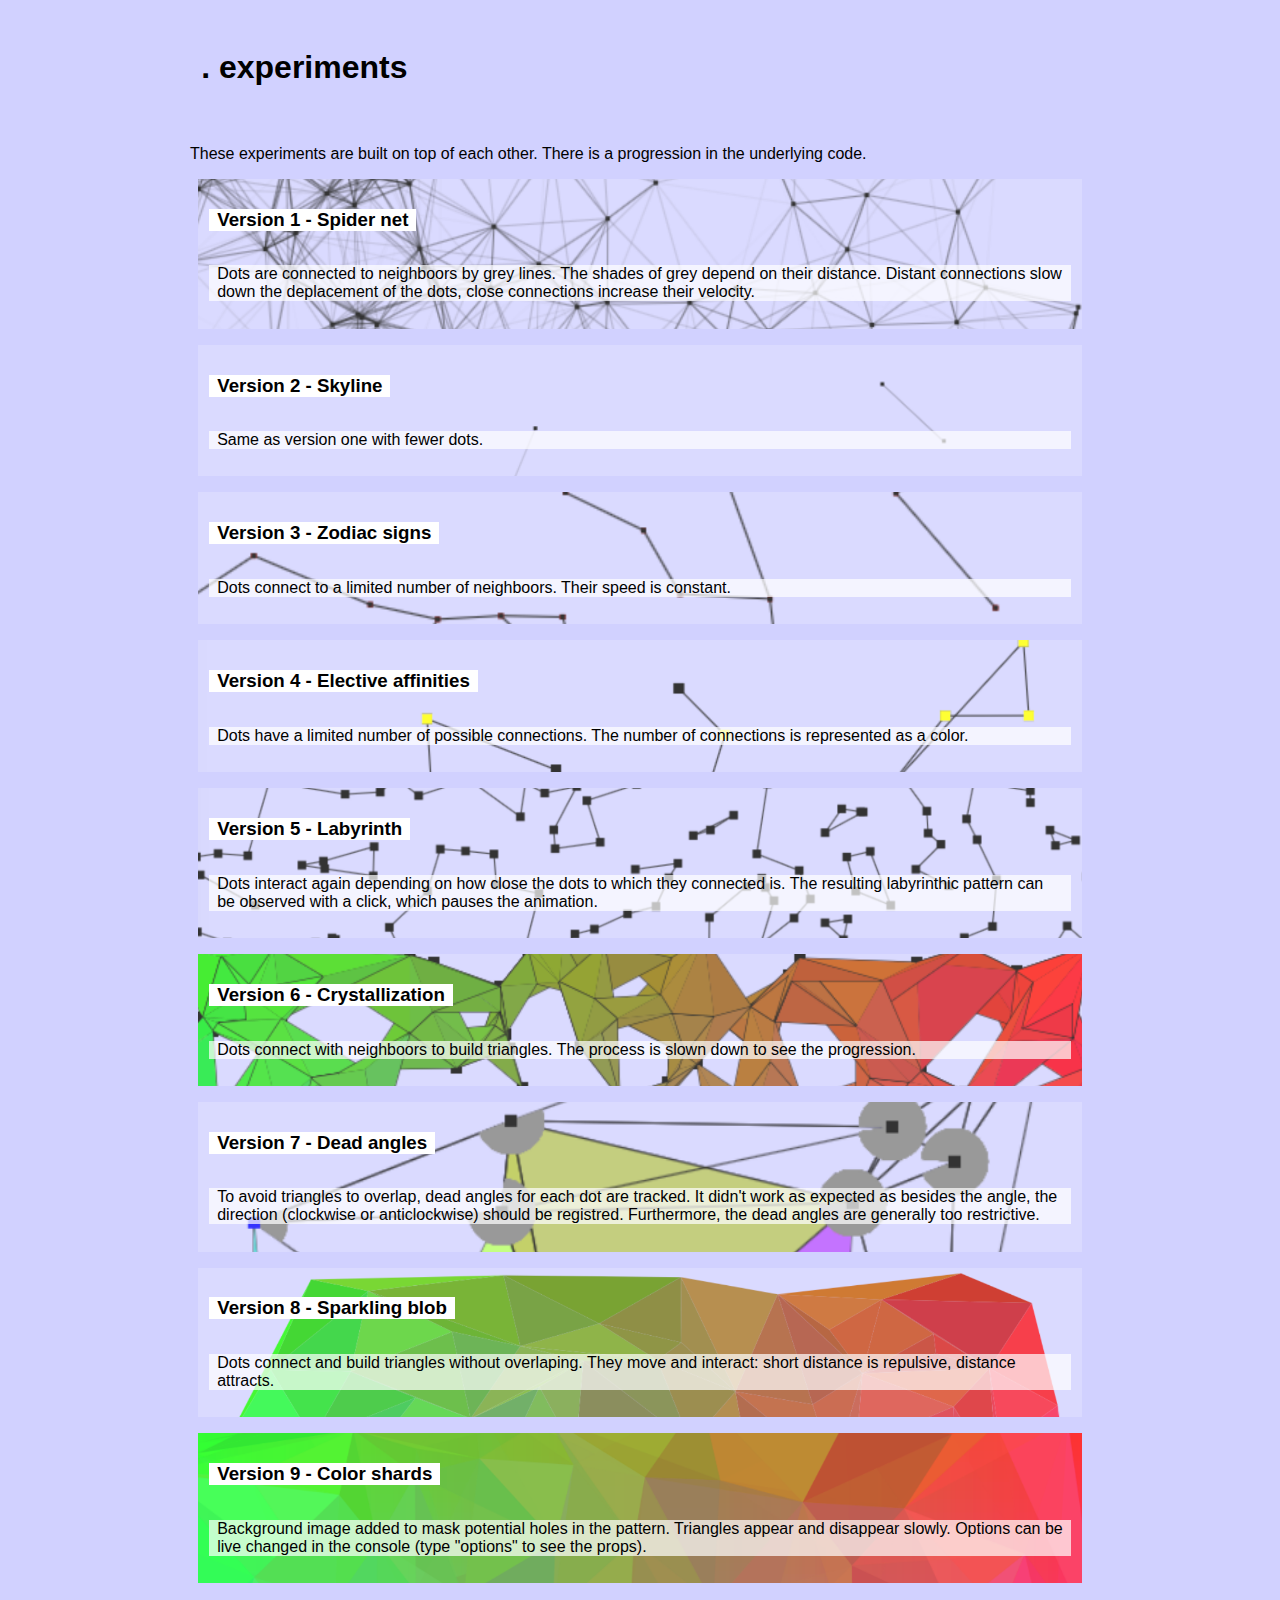
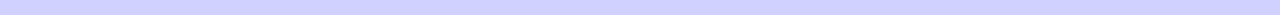
==== index.html @ 0c0b3ae9 "initial commit" ====
<!DOCTYPE html>
<html>
  <head>
    <title>. experiments</title>
    <link rel="stylesheet" type="text/css" href="style.css" />
  </head>
  <body>
    <main>
      <h1>. experiments</h1>
      <p>
        These experiments are built on top of each other. There is a progression
        in the underlying code.
      </p>
      <a href="v1/index.html">
        <section>
          <img src="/v1/image.png" alt="spider net" />
            <h3>Version 1 - Spider net</h3>
            <p>
              Dots are connected to neighboors by grey lines. The shades of grey
              depend on their distance. Distant connections slow down the
              deplacement of the dots, close connections increase their
              velocity.
            </p>
        
        
        </section>
      </a>
      <a href="v2/index.html">
        <section>
          <img src="/v2/image.png" alt="skyline" />
          <h3>Version 2 - Skyline</h3>
          <p>Same as version one with fewer dots.</p>
        </section>
      </a>
      <a href="v3/index.html">
       
        <section>
          <img src="/v3/image.png" alt="zodiac signs" />
          <h3>Version 3 - Zodiac signs</h3>
          <p>Dots connect to a limited number of neighboors. Their speed is constant.</p>
        </section>
      </a>
      <a href="v4/index.html">
        <section>
          <img src="/v4/image.png" alt="elective affinities" />
          <h3>Version 4 -  Elective affinities</h3>
          <p>Dots have a limited number of possible connections. The number of connections is represented as a color.</p>
        </section>
      </a>
      <a href="v5/index.html">
        <section>
          <img src="/v5/image.png" alt="Labyrinth" />
          <h3>Version 5 - Labyrinth</h3>
          <p>Dots interact again depending on how close the dots to which they connected is. The resulting labyrinthic pattern can be observed with a click, which pauses the animation.</p>
        </section>
      </a>
      <a href="v6/index.html">
        <section>
          <img src="/v6/image.png" alt="Crystallization" />
          <h3>Version 6 - Crystallization</h3>
          <p>Dots connect with neighboors to build triangles. The process is slown down to see the progression.</p>
        </section>
      </a>
      <a href="v7/index.html">
        <section>
          <img src="/v7/image.png" alt="Dead angles" />
          <h3>Version 7 - Dead angles</h3>
          <p>To avoid triangles to overlap, dead angles for each dot are tracked. It didn't work as expected as besides the angle, the direction (clockwise or anticlockwise) should be registred. Furthermore, the dead angles are generally too restrictive.</p>
        </section>
      </a>
      <a href="v8/index.html">
        <section>
          <img src="/v8/image.png" alt="Sparkling blob" />
          <h3>Version 8 - Sparkling blob</h3>
          <p>Dots connect and build triangles without overlaping. They move and interact: short distance is repulsive, distance attracts.</p>
        </section>
      </a>
      <a href="v9/index.html">
        <section>
          <img src="/v9/image.png" alt="" />
          <h3>Version 9 - Color shards</h3>
          <p>Background image added to mask potential holes in the pattern. Triangles appear and disappear slowly. Options can be live changed in the console (type "options" to see the props).</p>
        </section>
      </a>
    </main>
  </body>
</html>
---- style.css ----
body {
    background-color: rgb(209, 209, 255); 
    margin: 0; 
    padding: 1rem;
    font-family: sans-serif;
}

main {
    max-width: 900px;
    margin: auto;
}

h1 {
    margin-bottom: 3rem;
    padding: 0.7rem;
    
}

section {
    background-color: rgba(255, 255, 255,0.2); 
    padding: 0.7rem;
    margin: 1rem 0.5rem;
    overflow: hidden;
    position: relative;
    
}

section:hover {
    background-color: rgba(255, 255, 255,0.3); 
}


h3 {
    background-color: white;
    display: inline-block;
    padding: 0 0.5rem;

}
section:hover  h3 {
   text-decoration: underline;
}

a {
    text-decoration: none;
    color: inherit;
}

section p {
    background-color: rgba(255,255,255,0.7);
    padding: 0 0.5rem;
}

img {
    width: 100%;
    position: absolute;
    top: 0;
    left: 0;
    z-index: -1;
}
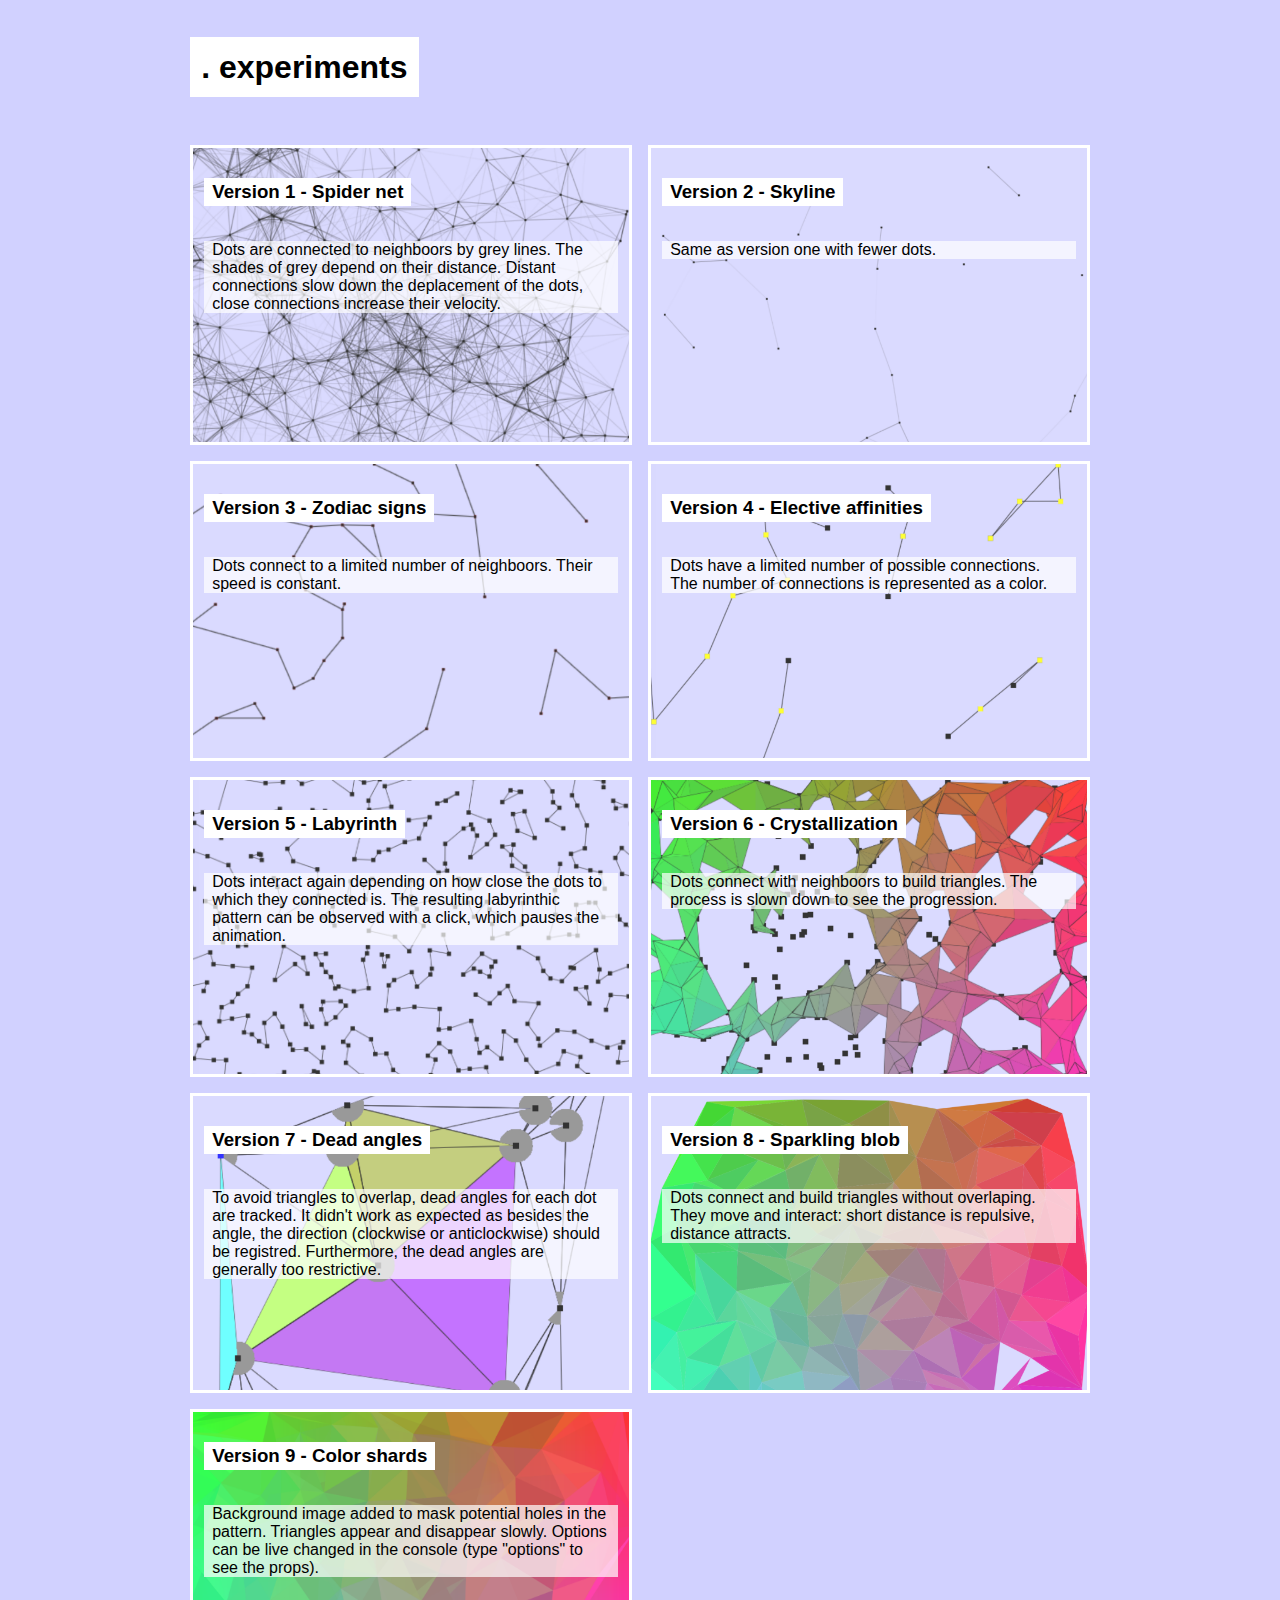
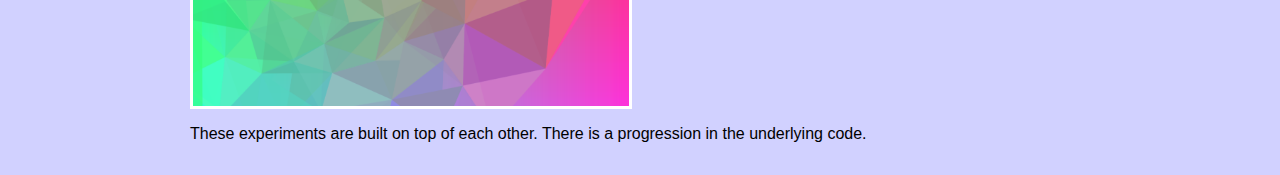
==== commit ad36ec4d: "grid layout for main page" ====
--- a/index.html
+++ b/index.html
@@ -7,13 +7,13 @@
   <body>
     <main>
       <h1>. experiments</h1>
-      <p>
-        These experiments are built on top of each other. There is a progression
-        in the underlying code.
-      </p>
+      
+      <div class="sections">
+
+    
       <a href="v1/index.html">
         <section>
-          <img src="/v1/image.png" alt="spider net" />
+          <img src="v1/image.png" alt="spider net" />
             <h3>Version 1 - Spider net</h3>
             <p>
               Dots are connected to neighboors by grey lines. The shades of grey
@@ -27,61 +27,68 @@
       </a>
       <a href="v2/index.html">
         <section>
-          <img src="/v2/image.png" alt="skyline" />
+          <img src="v2/image.png" alt="skyline" />
           <h3>Version 2 - Skyline</h3>
           <p>Same as version one with fewer dots.</p>
         </section>
       </a>
+    
       <a href="v3/index.html">
        
         <section>
-          <img src="/v3/image.png" alt="zodiac signs" />
+          <img src="v3/image.png" alt="zodiac signs" />
           <h3>Version 3 - Zodiac signs</h3>
           <p>Dots connect to a limited number of neighboors. Their speed is constant.</p>
         </section>
       </a>
       <a href="v4/index.html">
         <section>
-          <img src="/v4/image.png" alt="elective affinities" />
+          <img src="v4/image.png" alt="elective affinities" />
           <h3>Version 4 -  Elective affinities</h3>
           <p>Dots have a limited number of possible connections. The number of connections is represented as a color.</p>
         </section>
       </a>
       <a href="v5/index.html">
         <section>
-          <img src="/v5/image.png" alt="Labyrinth" />
+          <img src="v5/image.png" alt="Labyrinth" />
           <h3>Version 5 - Labyrinth</h3>
           <p>Dots interact again depending on how close the dots to which they connected is. The resulting labyrinthic pattern can be observed with a click, which pauses the animation.</p>
         </section>
       </a>
       <a href="v6/index.html">
         <section>
-          <img src="/v6/image.png" alt="Crystallization" />
+          <img src="v6/image.png" alt="Crystallization" />
           <h3>Version 6 - Crystallization</h3>
           <p>Dots connect with neighboors to build triangles. The process is slown down to see the progression.</p>
         </section>
       </a>
       <a href="v7/index.html">
         <section>
-          <img src="/v7/image.png" alt="Dead angles" />
+          <img src="v7/image.png" alt="Dead angles" />
           <h3>Version 7 - Dead angles</h3>
+       
           <p>To avoid triangles to overlap, dead angles for each dot are tracked. It didn't work as expected as besides the angle, the direction (clockwise or anticlockwise) should be registred. Furthermore, the dead angles are generally too restrictive.</p>
         </section>
       </a>
       <a href="v8/index.html">
         <section>
-          <img src="/v8/image.png" alt="Sparkling blob" />
+          <img src="v8/image.png" alt="Sparkling blob" />
           <h3>Version 8 - Sparkling blob</h3>
           <p>Dots connect and build triangles without overlaping. They move and interact: short distance is repulsive, distance attracts.</p>
         </section>
       </a>
       <a href="v9/index.html">
         <section>
-          <img src="/v9/image.png" alt="" />
+          <img src="v9/image.png" alt="" />
           <h3>Version 9 - Color shards</h3>
           <p>Background image added to mask potential holes in the pattern. Triangles appear and disappear slowly. Options can be live changed in the console (type "options" to see the props).</p>
-        </section>
+           </section>
       </a>
+    </div>
+    <p>
+      These experiments are built on top of each other. There is a progression
+      in the underlying code.
+    </p>
     </main>
   </body>
 </html>
--- a/style.css
+++ b/style.css
@@ -1,60 +1,82 @@
+* {
+  box-sizing: border-box;
+}
+
 body {
-    background-color: rgb(209, 209, 255); 
-    margin: 0; 
-    padding: 1rem;
-    font-family: sans-serif;
+  background-color: rgb(209, 209, 255);
+  margin: 0;
+  padding: 1rem;
+  font-family: sans-serif;
 }
 
 main {
-    max-width: 900px;
-    margin: auto;
+  max-width: 900px;
+  margin: auto;
 }
 
 h1 {
-    margin-bottom: 3rem;
-    padding: 0.7rem;
-    
+  margin-bottom: 3rem;
+  padding: 0.7rem;
+  background-color: white;
+  display: inline-block;
 }
 
 section {
-    background-color: rgba(255, 255, 255,0.2); 
-    padding: 0.7rem;
-    margin: 1rem 0.5rem;
-    overflow: hidden;
-    position: relative;
-    
+  background-color: rgba(255, 255, 255, 0.2);
+  padding: 0.7rem;
+  margin: 1rem 0;
+  overflow: hidden;
+  position: relative;
+  height: 100%;
+  border: 3px solid white;
+}
+section:hover {
+  background-color: rgba(255, 255, 255, 0.3);
 }
 
-section:hover {
-    background-color: rgba(255, 255, 255,0.3); 
+@media only screen and (min-width: 600px) {
+  .sections {
+    display: grid;
+    grid-template-columns: 1fr 1fr;
+    grid-template-rows: repeat(5, minmax(300px, 1fr));
+    column-gap: 1rem;
+    row-gap: 1rem;
+  }
+
+  section {
+    margin: 0;
+  }
+
+  .sections a {
+    height: 100%;
+  }
 }
 
-
 h3 {
-    background-color: white;
-    display: inline-block;
-    padding: 0 0.5rem;
-
+  background-color: white;
+  display: inline-block;
+  padding: 0.2rem 0.5rem;
 }
-section:hover  h3 {
-   text-decoration: underline;
+section:hover h3 {
+  text-decoration: underline;
 }
 
 a {
-    text-decoration: none;
-    color: inherit;
+  text-decoration: none;
+  color: inherit;
+  height: 50vw;
+  display: block;
 }
 
 section p {
-    background-color: rgba(255,255,255,0.7);
-    padding: 0 0.5rem;
+  background-color: rgba(255, 255, 255, 0.7);
+  padding: 0 0.5rem;
 }
 
 img {
-    width: 100%;
-    position: absolute;
-    top: 0;
-    left: 0;
-    z-index: -1;
+  width: 100%;
+  position: absolute;
+  top: 0;
+  left: 0;
+  z-index: -1;
 }
-
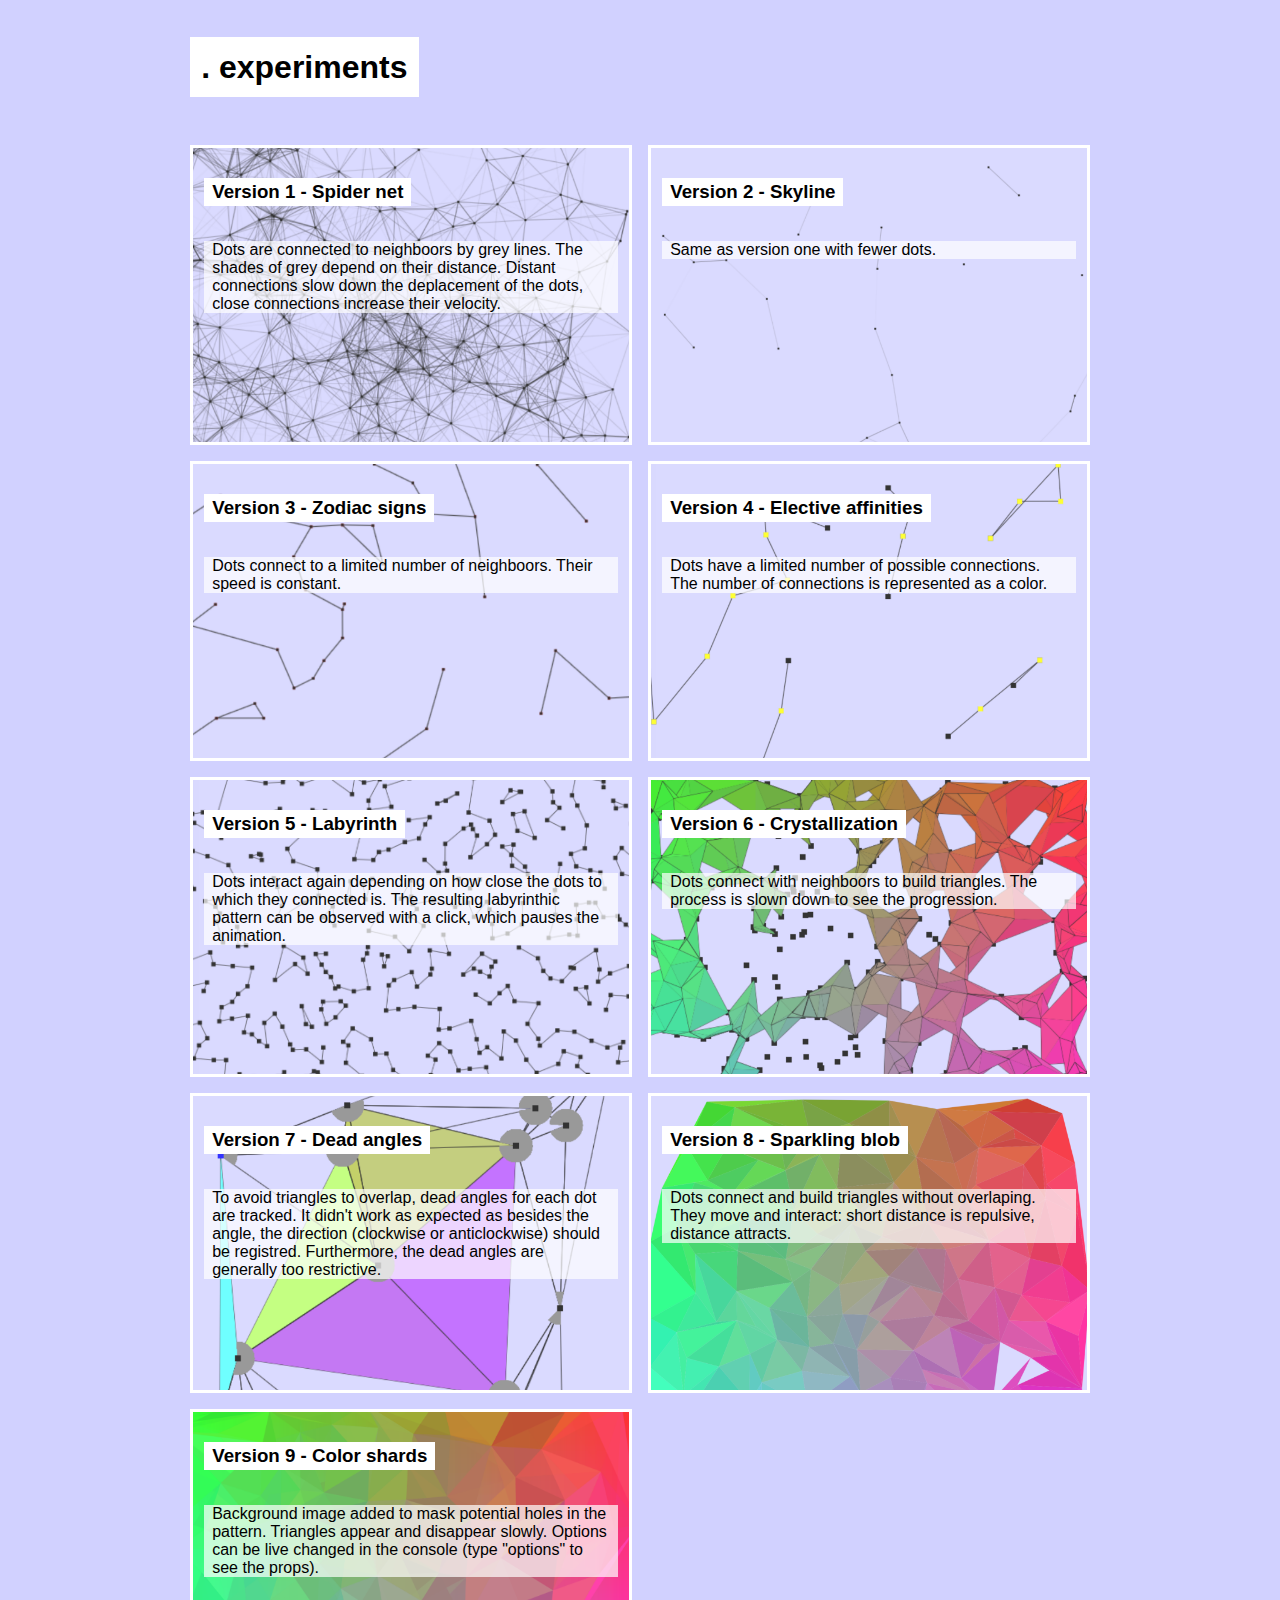
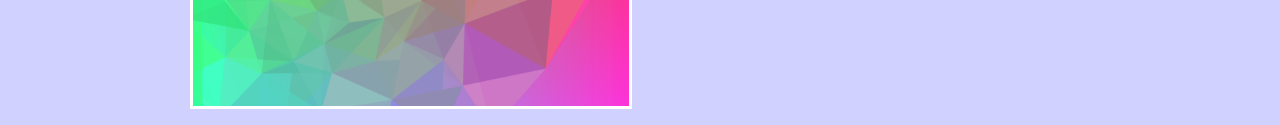
==== commit 855e91a2: "animated background on section hover" ====
--- a/index.html
+++ b/index.html
@@ -21,31 +21,37 @@
               deplacement of the dots, close connections increase their
               velocity.
             </p>
-        
+            <iframe lazy-src="v1/" frameborder="0"></iframe>
         
         </section>
       </a>
+     
       <a href="v2/index.html">
         <section>
           <img src="v2/image.png" alt="skyline" />
           <h3>Version 2 - Skyline</h3>
           <p>Same as version one with fewer dots.</p>
+          <iframe lazy-src="v2/" frameborder="0"></iframe>
         </section>
+       
       </a>
-    
+   
       <a href="v3/index.html">
        
         <section>
           <img src="v3/image.png" alt="zodiac signs" />
           <h3>Version 3 - Zodiac signs</h3>
           <p>Dots connect to a limited number of neighboors. Their speed is constant.</p>
+          <iframe lazy-src="v3/" frameborder="0"></iframe>
         </section>
+       
       </a>
       <a href="v4/index.html">
         <section>
           <img src="v4/image.png" alt="elective affinities" />
           <h3>Version 4 -  Elective affinities</h3>
           <p>Dots have a limited number of possible connections. The number of connections is represented as a color.</p>
+          <iframe lazy-src="v4/" frameborder="0"></iframe>
         </section>
       </a>
       <a href="v5/index.html">
@@ -53,6 +59,7 @@
           <img src="v5/image.png" alt="Labyrinth" />
           <h3>Version 5 - Labyrinth</h3>
           <p>Dots interact again depending on how close the dots to which they connected is. The resulting labyrinthic pattern can be observed with a click, which pauses the animation.</p>
+          <iframe lazy-src="v5/" frameborder="0"></iframe>
         </section>
       </a>
       <a href="v6/index.html">
@@ -60,14 +67,15 @@
           <img src="v6/image.png" alt="Crystallization" />
           <h3>Version 6 - Crystallization</h3>
           <p>Dots connect with neighboors to build triangles. The process is slown down to see the progression.</p>
+          <iframe lazy-src="v6/" frameborder="0"></iframe>
         </section>
       </a>
       <a href="v7/index.html">
         <section>
           <img src="v7/image.png" alt="Dead angles" />
           <h3>Version 7 - Dead angles</h3>
-       
           <p>To avoid triangles to overlap, dead angles for each dot are tracked. It didn't work as expected as besides the angle, the direction (clockwise or anticlockwise) should be registred. Furthermore, the dead angles are generally too restrictive.</p>
+          <iframe lazy-src="v7/" frameborder="0"></iframe>
         </section>
       </a>
       <a href="v8/index.html">
@@ -75,6 +83,7 @@
           <img src="v8/image.png" alt="Sparkling blob" />
           <h3>Version 8 - Sparkling blob</h3>
           <p>Dots connect and build triangles without overlaping. They move and interact: short distance is repulsive, distance attracts.</p>
+          <iframe lazy-src="v8/" frameborder="0"></iframe>
         </section>
       </a>
       <a href="v9/index.html">
@@ -82,13 +91,11 @@
           <img src="v9/image.png" alt="" />
           <h3>Version 9 - Color shards</h3>
           <p>Background image added to mask potential holes in the pattern. Triangles appear and disappear slowly. Options can be live changed in the console (type "options" to see the props).</p>
-           </section>
+          <iframe lazy-src="v9/" frameborder="0"></iframe>  
+        </section>
       </a>
     </div>
-    <p>
-      These experiments are built on top of each other. There is a progression
-      in the underlying code.
-    </p>
     </main>
   </body>
+  <script src="script.js"></script>
 </html>
--- a/style.css
+++ b/style.css
@@ -34,7 +34,7 @@
   background-color: rgba(255, 255, 255, 0.3);
 }
 
-@media only screen and (min-width: 600px) {
+@media only screen and (min-width: 650px) {
   .sections {
     display: grid;
     grid-template-columns: 1fr 1fr;
@@ -50,6 +50,25 @@
   .sections a {
     height: 100%;
   }
+}
+
+iframe {
+    width: 100%;
+    height: 100%;
+   position: absolute;
+   z-index: -1;
+   top: 0;
+   left:0;
+   opacity: 0;
+   transition: opacity 0.8s;
+}
+
+iframe[src] {
+opacity: 1;
+}
+
+iframe.transparent {
+    opacity: 0;
 }
 
 h3 {
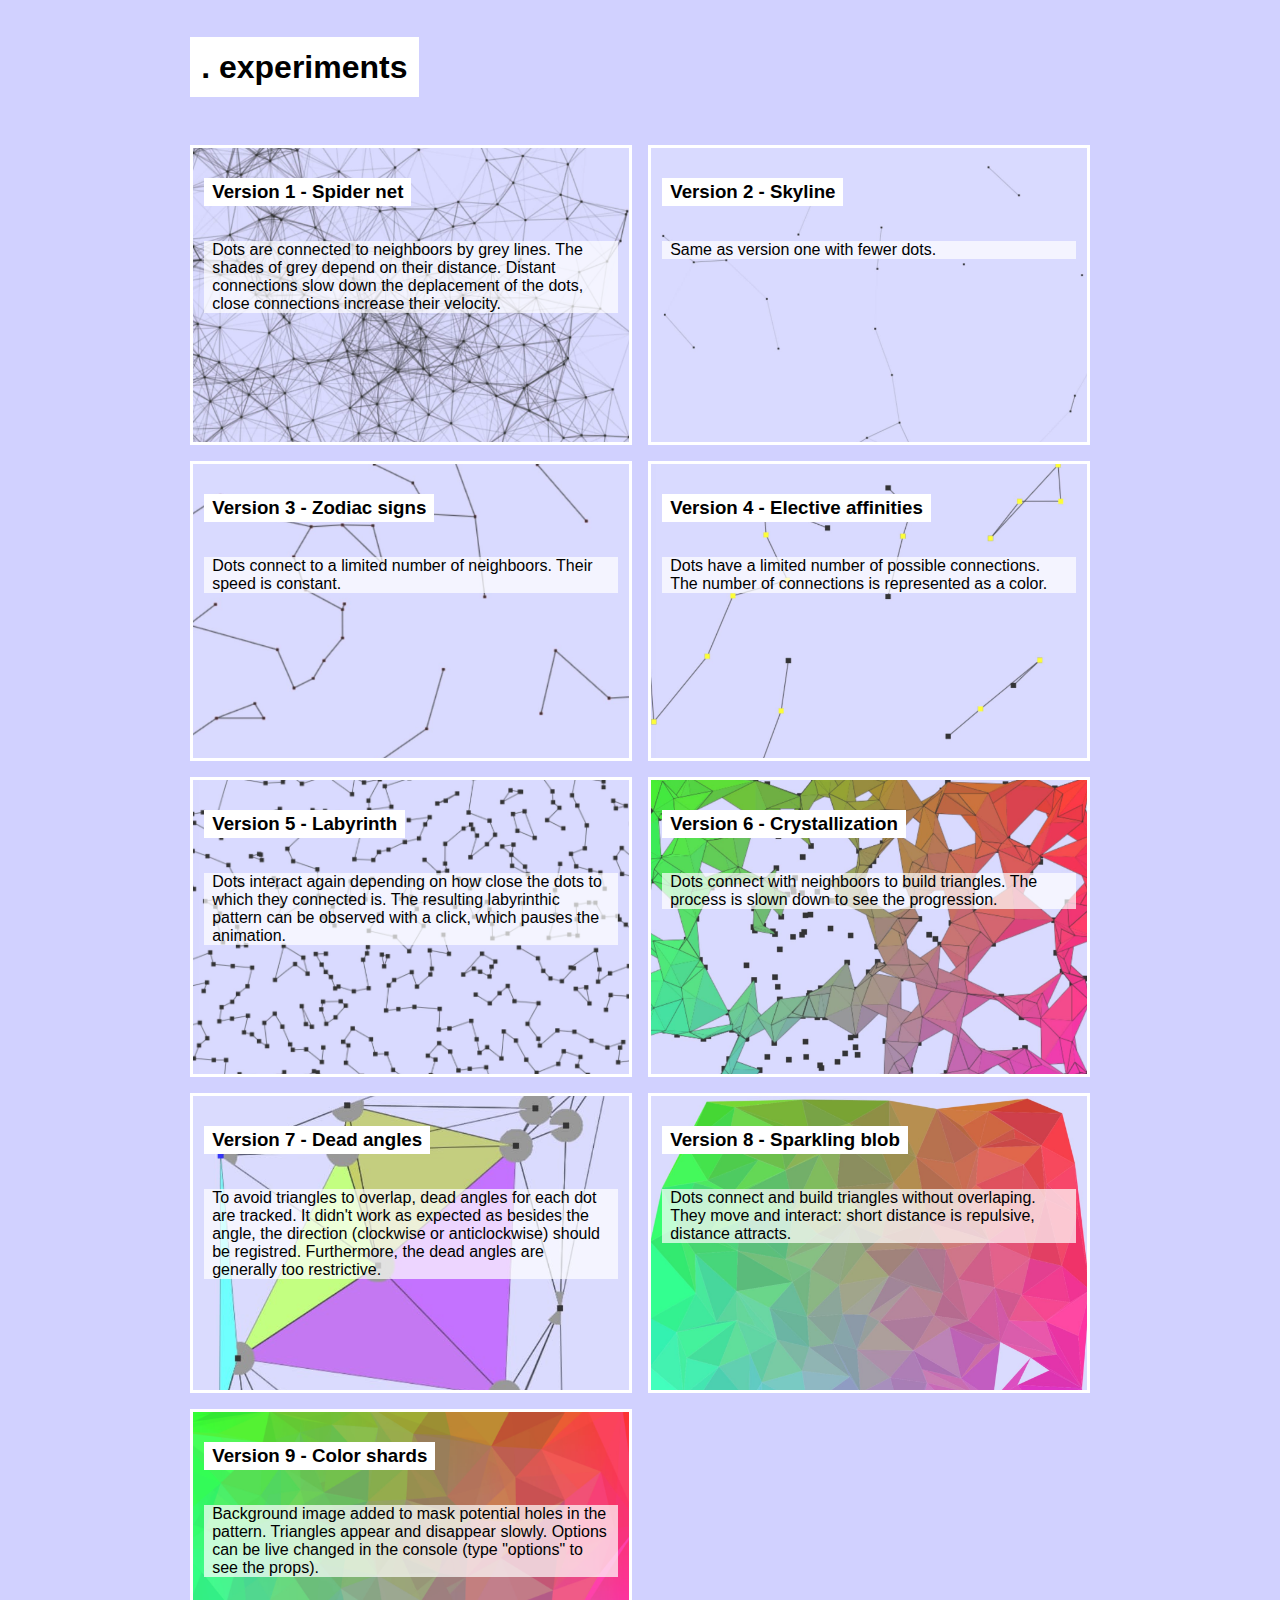
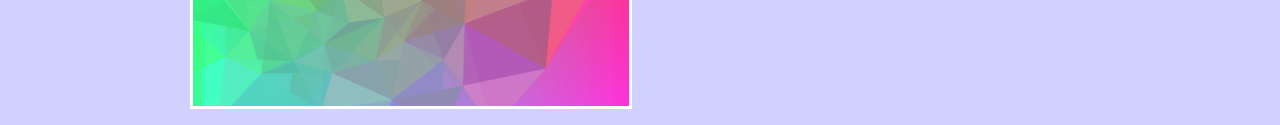
==== commit 8b41964a: "smaller jpg images" ====
--- a/index.html
+++ b/index.html
@@ -13,7 +13,7 @@
     
       <a href="v1/index.html">
         <section>
-          <img src="v1/image.png" alt="spider net" />
+          <img src="v1/picture.jpg" alt="spider net" />
             <h3>Version 1 - Spider net</h3>
             <p>
               Dots are connected to neighboors by grey lines. The shades of grey
@@ -28,7 +28,7 @@
      
       <a href="v2/index.html">
         <section>
-          <img src="v2/image.png" alt="skyline" />
+          <img src="v2/picture.jpg" alt="skyline" />
           <h3>Version 2 - Skyline</h3>
           <p>Same as version one with fewer dots.</p>
           <iframe lazy-src="v2/" frameborder="0"></iframe>
@@ -39,7 +39,7 @@
       <a href="v3/index.html">
        
         <section>
-          <img src="v3/image.png" alt="zodiac signs" />
+          <img src="v3/picture.jpg" alt="zodiac signs" />
           <h3>Version 3 - Zodiac signs</h3>
           <p>Dots connect to a limited number of neighboors. Their speed is constant.</p>
           <iframe lazy-src="v3/" frameborder="0"></iframe>
@@ -48,7 +48,7 @@
       </a>
       <a href="v4/index.html">
         <section>
-          <img src="v4/image.png" alt="elective affinities" />
+          <img src="v4/picture.jpg" alt="elective affinities" />
           <h3>Version 4 -  Elective affinities</h3>
           <p>Dots have a limited number of possible connections. The number of connections is represented as a color.</p>
           <iframe lazy-src="v4/" frameborder="0"></iframe>
@@ -56,7 +56,7 @@
       </a>
       <a href="v5/index.html">
         <section>
-          <img src="v5/image.png" alt="Labyrinth" />
+          <img src="v5/picture.jpg" alt="Labyrinth" />
           <h3>Version 5 - Labyrinth</h3>
           <p>Dots interact again depending on how close the dots to which they connected is. The resulting labyrinthic pattern can be observed with a click, which pauses the animation.</p>
           <iframe lazy-src="v5/" frameborder="0"></iframe>
@@ -64,7 +64,7 @@
       </a>
       <a href="v6/index.html">
         <section>
-          <img src="v6/image.png" alt="Crystallization" />
+          <img src="v6/picture.jpg" alt="Crystallization" />
           <h3>Version 6 - Crystallization</h3>
           <p>Dots connect with neighboors to build triangles. The process is slown down to see the progression.</p>
           <iframe lazy-src="v6/" frameborder="0"></iframe>
@@ -72,7 +72,7 @@
       </a>
       <a href="v7/index.html">
         <section>
-          <img src="v7/image.png" alt="Dead angles" />
+          <img src="v7/picture.jpg" alt="Dead angles" />
           <h3>Version 7 - Dead angles</h3>
           <p>To avoid triangles to overlap, dead angles for each dot are tracked. It didn't work as expected as besides the angle, the direction (clockwise or anticlockwise) should be registred. Furthermore, the dead angles are generally too restrictive.</p>
           <iframe lazy-src="v7/" frameborder="0"></iframe>
@@ -80,7 +80,7 @@
       </a>
       <a href="v8/index.html">
         <section>
-          <img src="v8/image.png" alt="Sparkling blob" />
+          <img src="v8/picture.jpg" alt="Sparkling blob" />
           <h3>Version 8 - Sparkling blob</h3>
           <p>Dots connect and build triangles without overlaping. They move and interact: short distance is repulsive, distance attracts.</p>
           <iframe lazy-src="v8/" frameborder="0"></iframe>
@@ -88,7 +88,7 @@
       </a>
       <a href="v9/index.html">
         <section>
-          <img src="v9/image.png" alt="" />
+          <img src="v9/picture.jpg" alt="" />
           <h3>Version 9 - Color shards</h3>
           <p>Background image added to mask potential holes in the pattern. Triangles appear and disappear slowly. Options can be live changed in the console (type "options" to see the props).</p>
           <iframe lazy-src="v9/" frameborder="0"></iframe>  
--- a/style.css
+++ b/style.css
@@ -30,9 +30,7 @@
   height: 100%;
   border: 3px solid white;
 }
-section:hover {
-  background-color: rgba(255, 255, 255, 0.3);
-}
+
 
 @media only screen and (min-width: 650px) {
   .sections {
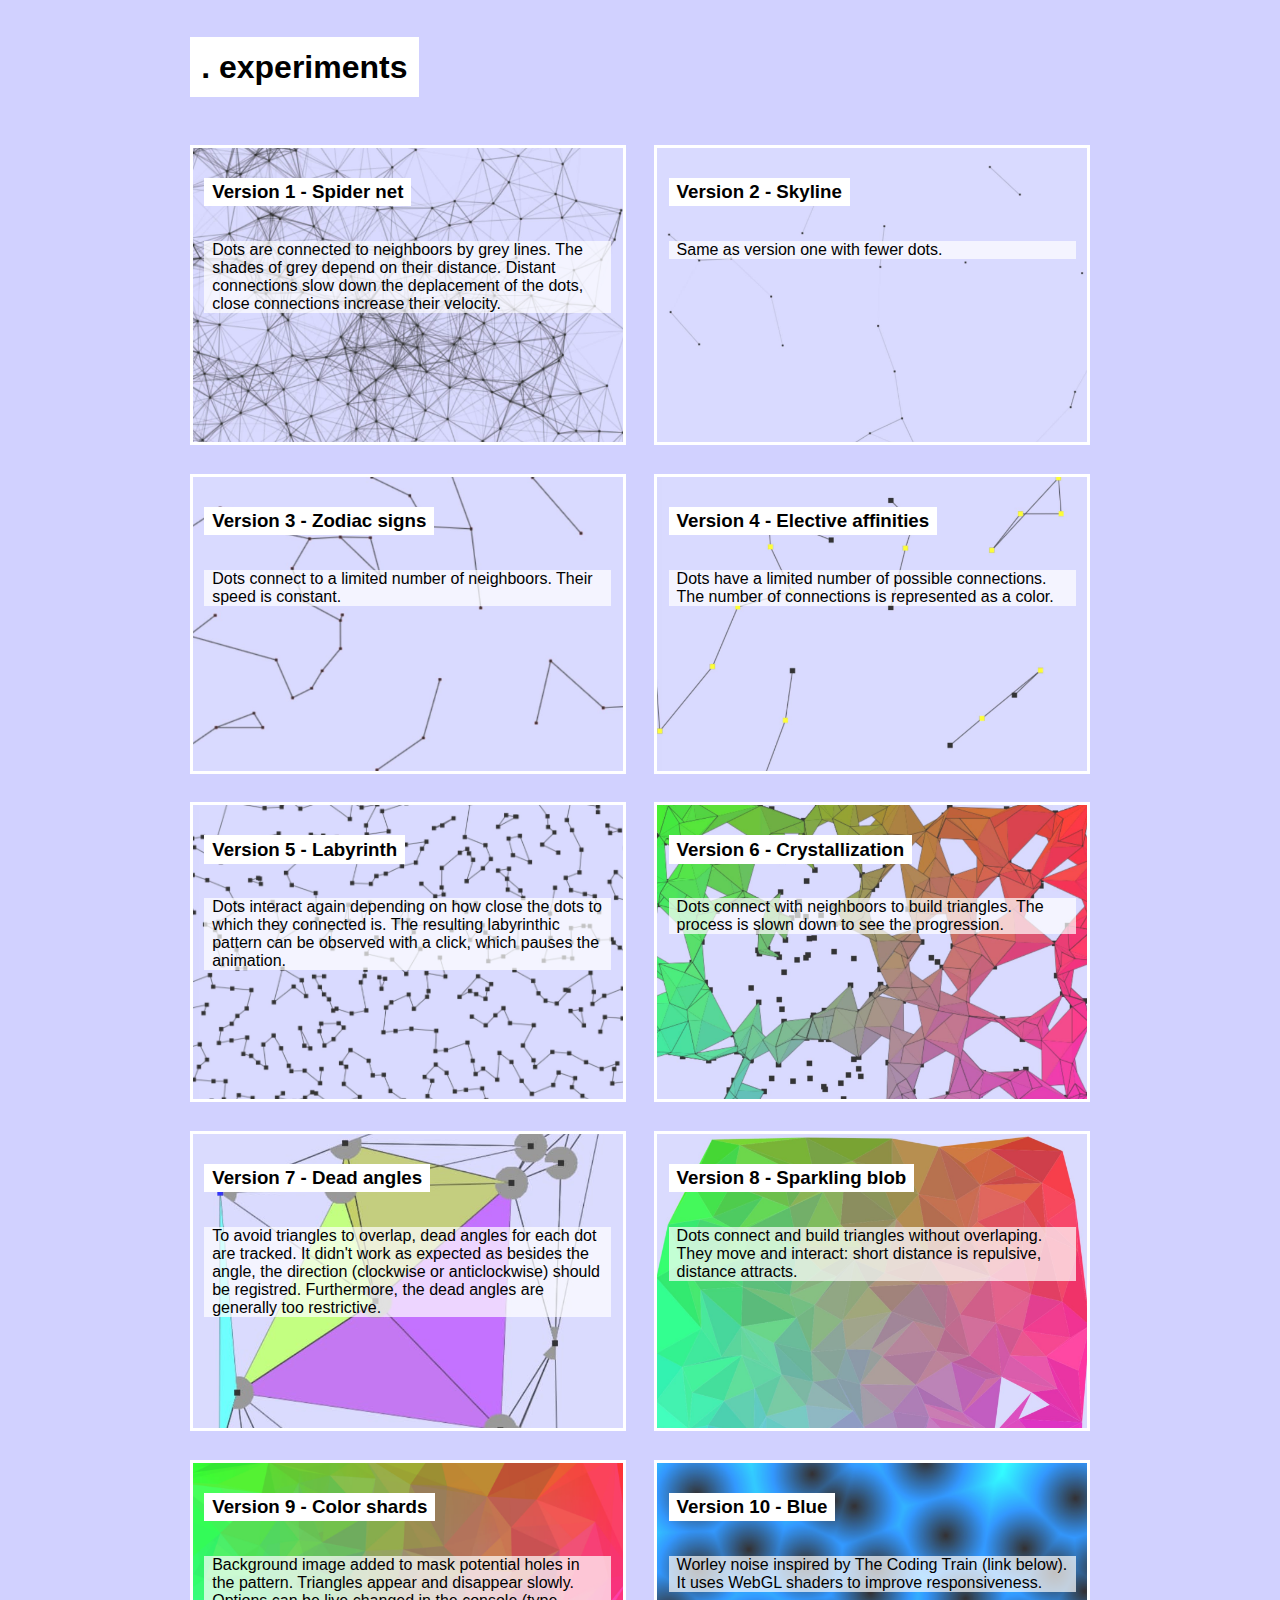
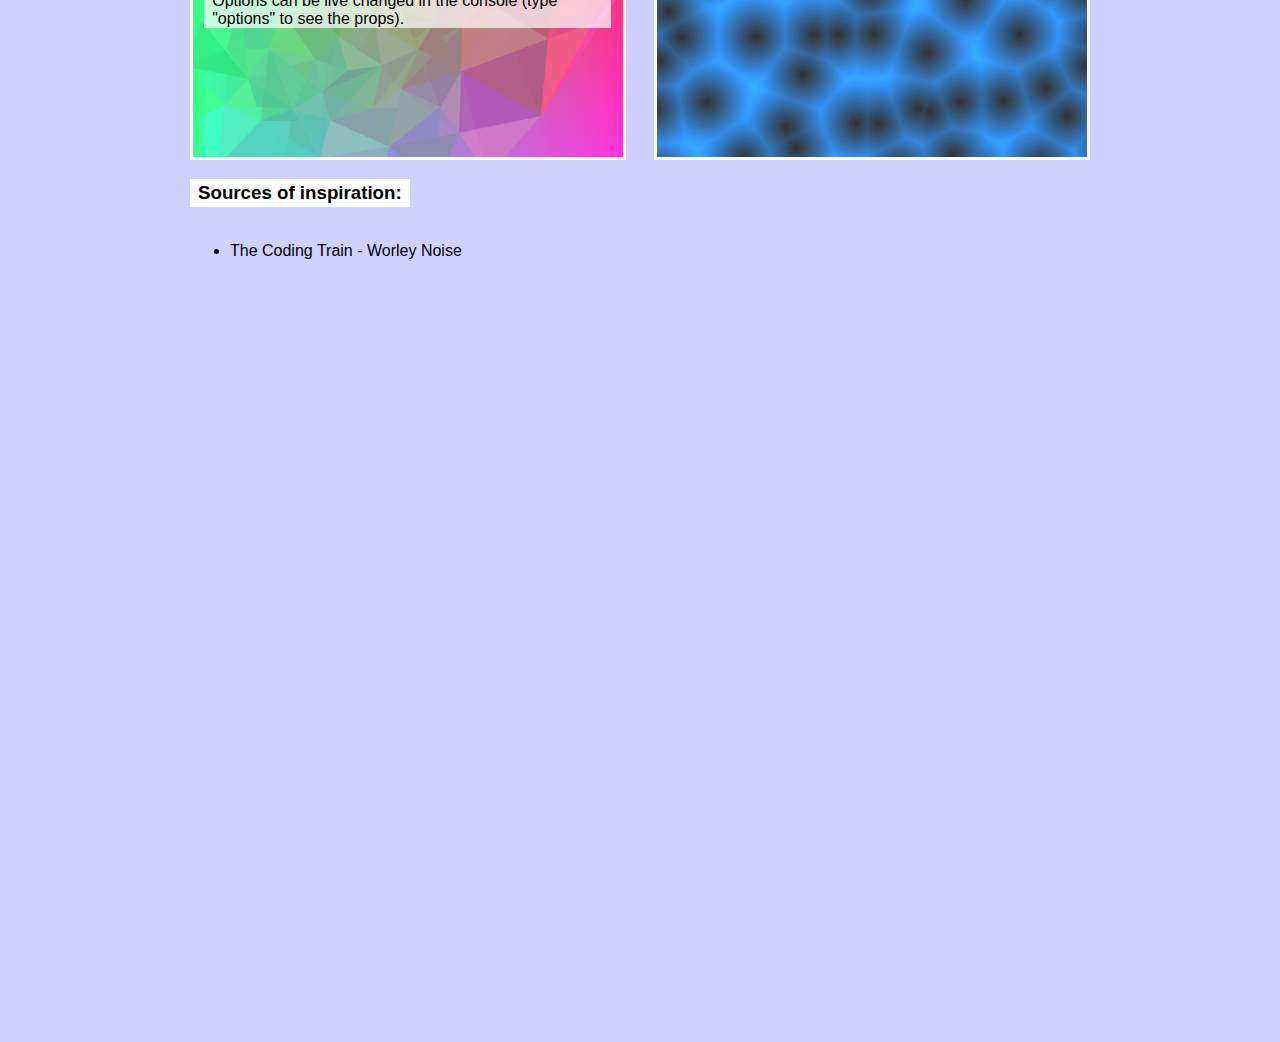
==== commit a6ee95ca: "version 10 added" ====
--- a/index.html
+++ b/index.html
@@ -3,17 +3,15 @@
   <head>
     <title>. experiments</title>
     <link rel="stylesheet" type="text/css" href="style.css" />
+    <meta name="viewport" content="width=device-width, initial-scale=1.0">
   </head>
   <body>
     <main>
       <h1>. experiments</h1>
-      
       <div class="sections">
-
-    
-      <a href="v1/index.html">
-        <section>
-          <img src="v1/picture.jpg" alt="spider net" />
+        <a href="v1/index.html">
+          <section>
+            <img src="v1/picture.jpg" alt="spider net" />
             <h3>Version 1 - Spider net</h3>
             <p>
               Dots are connected to neighboors by grey lines. The shades of grey
@@ -22,79 +20,112 @@
               velocity.
             </p>
             <iframe lazy-src="v1/" frameborder="0"></iframe>
-        
-        </section>
-      </a>
-     
-      <a href="v2/index.html">
-        <section>
-          <img src="v2/picture.jpg" alt="skyline" />
-          <h3>Version 2 - Skyline</h3>
-          <p>Same as version one with fewer dots.</p>
-          <iframe lazy-src="v2/" frameborder="0"></iframe>
-        </section>
-       
-      </a>
-   
-      <a href="v3/index.html">
-       
-        <section>
-          <img src="v3/picture.jpg" alt="zodiac signs" />
-          <h3>Version 3 - Zodiac signs</h3>
-          <p>Dots connect to a limited number of neighboors. Their speed is constant.</p>
-          <iframe lazy-src="v3/" frameborder="0"></iframe>
-        </section>
-       
-      </a>
-      <a href="v4/index.html">
-        <section>
-          <img src="v4/picture.jpg" alt="elective affinities" />
-          <h3>Version 4 -  Elective affinities</h3>
-          <p>Dots have a limited number of possible connections. The number of connections is represented as a color.</p>
-          <iframe lazy-src="v4/" frameborder="0"></iframe>
-        </section>
-      </a>
-      <a href="v5/index.html">
-        <section>
-          <img src="v5/picture.jpg" alt="Labyrinth" />
-          <h3>Version 5 - Labyrinth</h3>
-          <p>Dots interact again depending on how close the dots to which they connected is. The resulting labyrinthic pattern can be observed with a click, which pauses the animation.</p>
-          <iframe lazy-src="v5/" frameborder="0"></iframe>
-        </section>
-      </a>
-      <a href="v6/index.html">
-        <section>
-          <img src="v6/picture.jpg" alt="Crystallization" />
-          <h3>Version 6 - Crystallization</h3>
-          <p>Dots connect with neighboors to build triangles. The process is slown down to see the progression.</p>
-          <iframe lazy-src="v6/" frameborder="0"></iframe>
-        </section>
-      </a>
-      <a href="v7/index.html">
-        <section>
-          <img src="v7/picture.jpg" alt="Dead angles" />
-          <h3>Version 7 - Dead angles</h3>
-          <p>To avoid triangles to overlap, dead angles for each dot are tracked. It didn't work as expected as besides the angle, the direction (clockwise or anticlockwise) should be registred. Furthermore, the dead angles are generally too restrictive.</p>
-          <iframe lazy-src="v7/" frameborder="0"></iframe>
-        </section>
-      </a>
-      <a href="v8/index.html">
-        <section>
-          <img src="v8/picture.jpg" alt="Sparkling blob" />
-          <h3>Version 8 - Sparkling blob</h3>
-          <p>Dots connect and build triangles without overlaping. They move and interact: short distance is repulsive, distance attracts.</p>
-          <iframe lazy-src="v8/" frameborder="0"></iframe>
-        </section>
-      </a>
-      <a href="v9/index.html">
-        <section>
-          <img src="v9/picture.jpg" alt="" />
-          <h3>Version 9 - Color shards</h3>
-          <p>Background image added to mask potential holes in the pattern. Triangles appear and disappear slowly. Options can be live changed in the console (type "options" to see the props).</p>
-          <iframe lazy-src="v9/" frameborder="0"></iframe>  
-        </section>
-      </a>
-    </div>
+          </section>
+        </a>
+        <a href="v2/index.html">
+          <section>
+            <img src="v2/picture.jpg" alt="skyline" />
+            <h3>Version 2 - Skyline</h3>
+            <p>Same as version one with fewer dots.</p>
+            <iframe lazy-src="v2/" frameborder="0"></iframe>
+          </section>
+        </a>
+        <a href="v3/index.html">
+          <section>
+            <img src="v3/picture.jpg" alt="zodiac signs" />
+            <h3>Version 3 - Zodiac signs</h3>
+            <p>
+              Dots connect to a limited number of neighboors. Their speed is
+              constant.
+            </p>
+            <iframe lazy-src="v3/" frameborder="0"></iframe>
+          </section>
+        </a>
+        <a href="v4/index.html">
+          <section>
+            <img src="v4/picture.jpg" alt="elective affinities" />
+            <h3>Version 4 - Elective affinities</h3>
+            <p>
+              Dots have a limited number of possible connections. The number of
+              connections is represented as a color.
+            </p>
+            <iframe lazy-src="v4/" frameborder="0"></iframe>
+          </section>
+        </a>
+        <a href="v5/index.html">
+          <section>
+            <img src="v5/picture.jpg" alt="Labyrinth" />
+            <h3>Version 5 - Labyrinth</h3>
+            <p>
+              Dots interact again depending on how close the dots to which they
+              connected is. The resulting labyrinthic pattern can be observed
+              with a click, which pauses the animation.
+            </p>
+            <iframe lazy-src="v5/" frameborder="0"></iframe>
+          </section>
+        </a>
+        <a href="v6/index.html">
+          <section>
+            <img src="v6/picture.jpg" alt="Crystallization" />
+            <h3>Version 6 - Crystallization</h3>
+            <p>
+              Dots connect with neighboors to build triangles. The process is
+              slown down to see the progression.
+            </p>
+            <iframe lazy-src="v6/" frameborder="0"></iframe>
+          </section>
+        </a>
+        <a href="v7/index.html">
+          <section>
+            <img src="v7/picture.jpg" alt="Dead angles" />
+            <h3>Version 7 - Dead angles</h3>
+            <p>
+              To avoid triangles to overlap, dead angles for each dot are
+              tracked. It didn't work as expected as besides the angle, the
+              direction (clockwise or anticlockwise) should be registred.
+              Furthermore, the dead angles are generally too restrictive.
+            </p>
+            <iframe lazy-src="v7/" frameborder="0"></iframe>
+          </section>
+        </a>
+        <a href="v8/index.html">
+          <section>
+            <img src="v8/picture.jpg" alt="Sparkling blob" />
+            <h3>Version 8 - Sparkling blob</h3>
+            <p>
+              Dots connect and build triangles without overlaping. They move and
+              interact: short distance is repulsive, distance attracts.
+            </p>
+            <iframe lazy-src="v8/" frameborder="0"></iframe>
+          </section>
+        </a>
+        <a href="v9/index.html">
+          <section>
+            <img src="v9/picture.jpg" alt="Color shards" />
+            <h3>Version 9 - Color shards</h3>
+            <p>
+              Background image added to mask potential holes in the pattern.
+              Triangles appear and disappear slowly. Options can be live changed
+              in the console (type "options" to see the props).
+            </p>
+            <iframe lazy-src="v9/" frameborder="0"></iframe>
+          </section>
+        </a>
+        <a href="v10/index.html">
+          <section>
+            <img src="v10/picture.jpg" alt="Color shards" />
+            <h3>Version 10 - Blue</h3>
+            <p>
+              Worley noise inspired by The Coding Train (link below). It uses WebGL shaders to improve responsiveness.
+            </p>
+            <iframe lazy-src="v10/?nooptions=true" frameborder="0"></iframe>
+          </section>
+        </a>
+      </div>
+     <h3>Sources of inspiration:</h3>
+     <ul>
+      <a href="https://www.youtube.com/watch?v=4066MndcyCk"><li>The Coding Train - Worley Noise</li></a>
+     </ul>
     </main>
   </body>
   <script src="script.js"></script>
--- a/style.css
+++ b/style.css
@@ -21,52 +21,41 @@
   display: inline-block;
 }
 
+a {
+  text-decoration: none;
+  color: inherit;
+  min-height: 60vw;
+  display: flex;
+  margin: 1rem 0;
+}
+
 section {
   background-color: rgba(255, 255, 255, 0.2);
   padding: 0.7rem;
-  margin: 1rem 0;
+  margin: 0;
   overflow: hidden;
   position: relative;
-  height: 100%;
+  flex-grow: 1;
   border: 3px solid white;
 }
 
-
-@media only screen and (min-width: 650px) {
-  .sections {
-    display: grid;
-    grid-template-columns: 1fr 1fr;
-    grid-template-rows: repeat(5, minmax(300px, 1fr));
-    column-gap: 1rem;
-    row-gap: 1rem;
-  }
-
-  section {
-    margin: 0;
-  }
-
-  .sections a {
-    height: 100%;
-  }
-}
-
 iframe {
-    width: 100%;
-    height: 100%;
-   position: absolute;
-   z-index: -1;
-   top: 0;
-   left:0;
-   opacity: 0;
-   transition: opacity 0.8s;
+  width: 100%;
+  height: 100%;
+  position: absolute;
+  z-index: -1;
+  top: 0;
+  left: 0;
+  opacity: 0;
+  transition: opacity 0.8s;
 }
 
 iframe[src] {
-opacity: 1;
+  opacity: 1;
 }
 
 iframe.transparent {
-    opacity: 0;
+  opacity: 0;
 }
 
 h3 {
@@ -76,13 +65,6 @@
 }
 section:hover h3 {
   text-decoration: underline;
-}
-
-a {
-  text-decoration: none;
-  color: inherit;
-  height: 50vw;
-  display: block;
 }
 
 section p {
@@ -97,3 +79,22 @@
   left: 0;
   z-index: -1;
 }
+
+@media only screen and (min-width: 650px) {
+  .sections {
+    display: grid;
+    grid-template-columns: 1fr 1fr;
+    grid-template-rows: repeat(5, minmax(300px, 1fr));
+    column-gap: calc(1rem + 1vw);
+    row-gap:  calc(1rem + 1vw);
+  }
+
+  .sections a {
+    min-height: auto;
+    margin: 0;
+  }
+
+  section {
+    margin: 0;
+  }
+}
